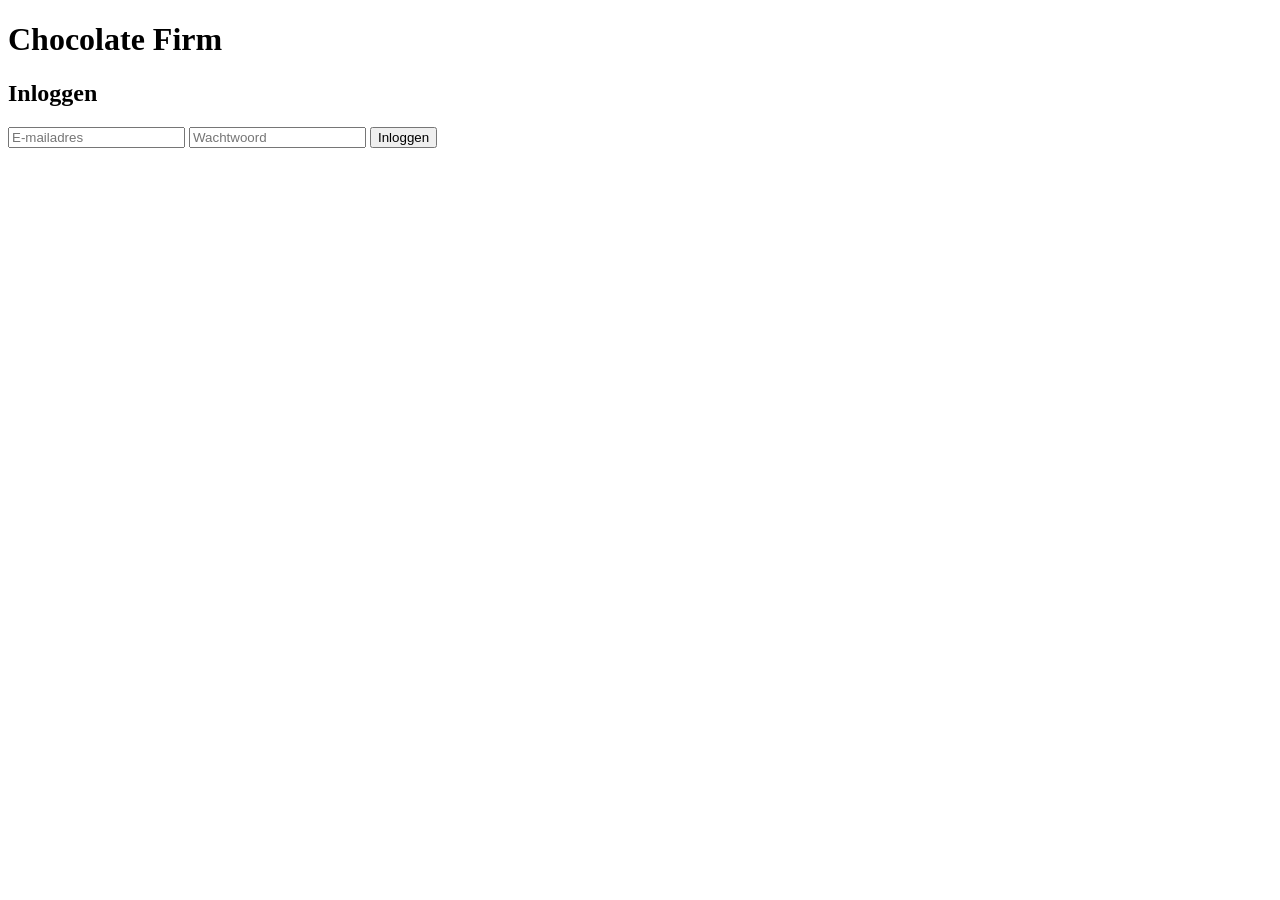
==== index.html @ 509ad7ca "Add frontend pages, styles, and app.js Add initial UI and client-side logic: new HTML pages (index, " ====
<!DOCTYPE html>
<html lang="nl">
<head>
<meta charset="UTF-8">
<meta name="viewport" content="width=device-width, initial-scale=1.0">
<title>Chocolate Firm Login</title>
<link rel="stylesheet" href="css/style.css">
</head>

<body>

<div class="container">

<h1>Chocolate Firm</h1>

<h2>Inloggen</h2>

<input type="email" id="email" placeholder="E-mailadres">

<input type="password" id="password" placeholder="Wachtwoord">

<button onclick="login()">Inloggen</button>

</div>

<script src="js/app.js"></script>

</body>
</html>
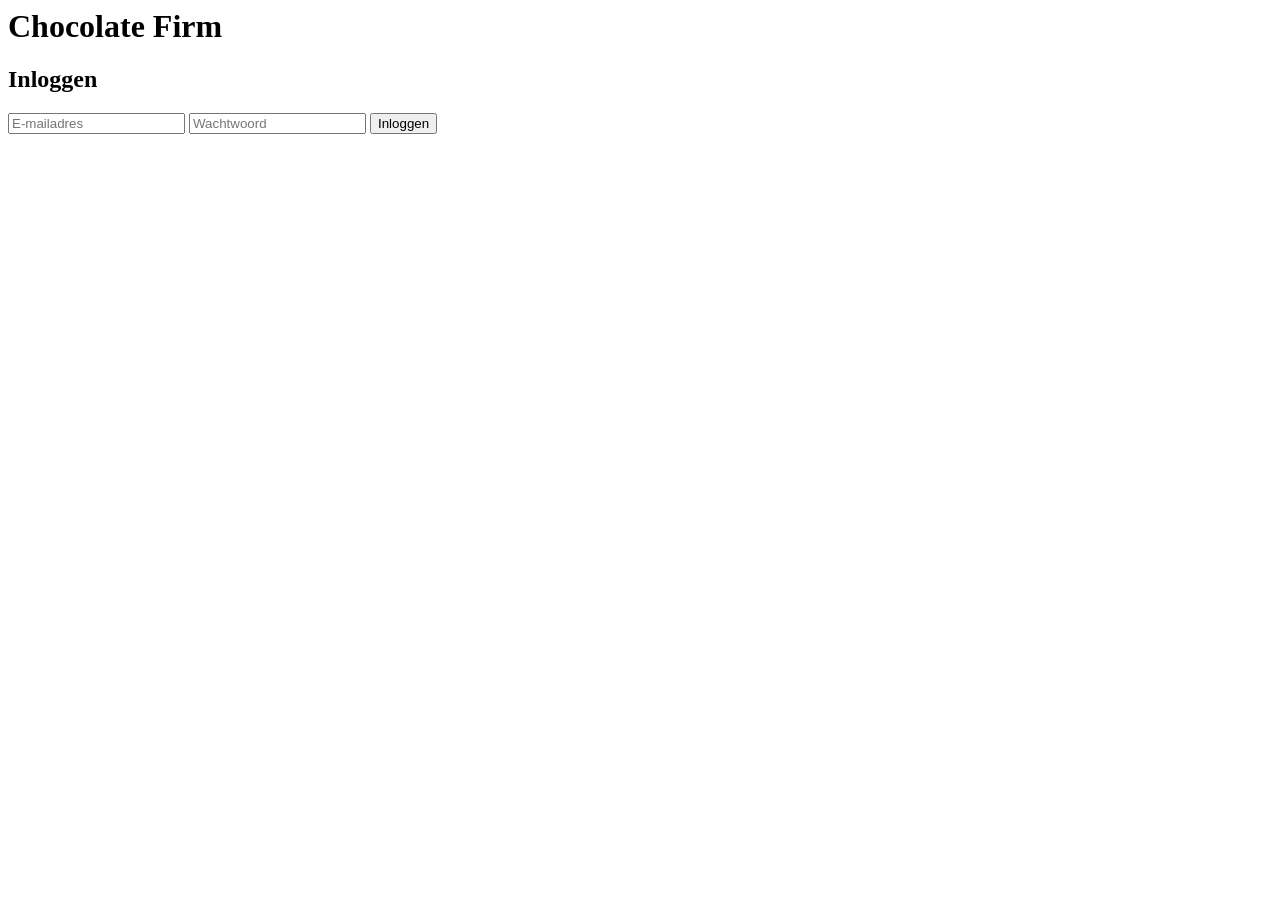
==== commit 7acb7270: "Verbetering Chocolate Firm - js/app.js: Login, Supabase koppeling (producten, klachten, bestellingen" ====
--- a/index.html
+++ b/index.html
@@ -1,3 +1,4 @@
+<script type="module" src="js/app.js"></script>
 <!DOCTYPE html>
 <html lang="nl">
 <head>
@@ -23,7 +24,5 @@
 
 </div>
 
-<script src="js/app.js"></script>
-
 </body>
 </html>
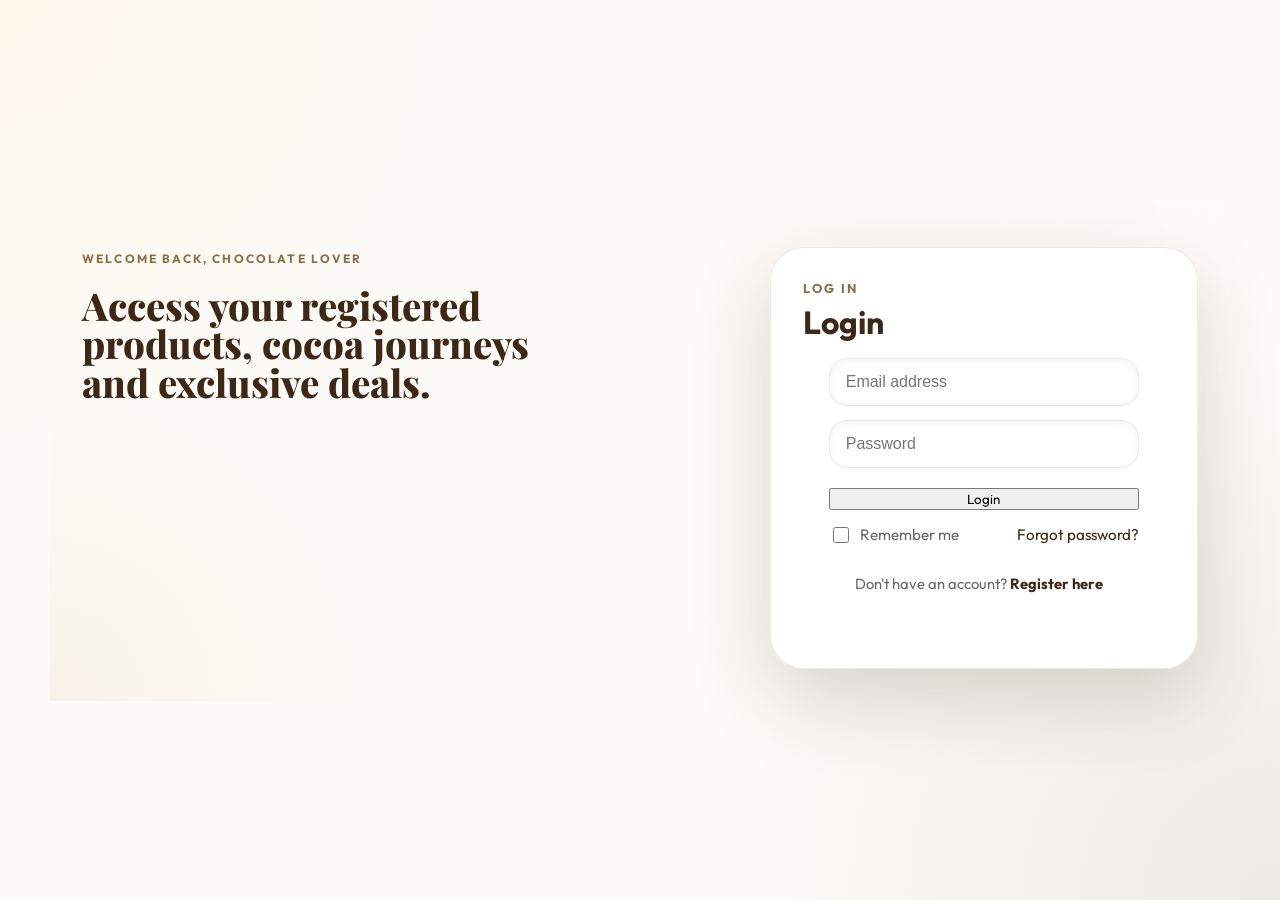
==== commit b4be8f5e: "ui gemaakt en functionaliteit toegevoegd voor het registeren van producten." ====
--- a/index.html
+++ b/index.html
@@ -1,27 +1,39 @@
-<script type="module" src="js/app.js"></script>
 <!DOCTYPE html>
-<html lang="nl">
+<html lang="en">
 <head>
 <meta charset="UTF-8">
 <meta name="viewport" content="width=device-width, initial-scale=1.0">
 <title>Chocolate Firm Login</title>
-<link rel="stylesheet" href="css/style.css">
+<link rel="stylesheet" href="CSS/style.css">
+<script type="module" src="js/app.js" defer></script>
 </head>
 
 <body>
 
 <div class="container">
+  <main class="hero-section">
+    <div class="hero-copy">
+      <span class="hero-eyebrow">Welcome Back, Chocolate Lover</span>
+      <h1 class="hero-title">Access your registered products, cocoa journeys and exclusive deals.</h1>
+    </div>
 
-<h1>Chocolate Firm</h1>
-
-<h2>Inloggen</h2>
-
-<input type="email" id="email" placeholder="E-mailadres">
-
-<input type="password" id="password" placeholder="Wachtwoord">
-
-<button onclick="login()">Inloggen</button>
-
+    <aside class="login-card">
+      <div class="panel-head">
+        <p class="panel-label">Log in</p>
+        <h2>Login</h2>
+      </div>
+      <div class="auth-card">
+        <input type="email" id="email" placeholder="Email address">
+        <input type="password" id="password" placeholder="Password">
+        <button onclick="login()">Login</button>
+        <div class="form-row">
+          <label><input type="checkbox"> Remember me</label>
+          <a href="#">Forgot password?</a>
+        </div>
+        <p class="auth-footer">Don't have an account? <a href="register.html">Register here</a></p>
+      </div>
+    </aside>
+  </main>
 </div>
 
 </body>
--- a/CSS/style.css
+++ b/CSS/style.css
@@ -0,0 +1,1116 @@
+@import url('https://fonts.googleapis.com/css2?family=Playfair+Display:wght@400;700;800&family=Outfit:wght@300;400;500;600;700&display=swap');
+
+:root{
+  --primary: #3D2817;
+  --secondary: #8B6F47;
+  --bg: #FDFBF7;
+  --card-bg: #FFFFFF;
+  --text-primary: #1F1F1F;
+  --text-secondary: #666666;
+  --border: #E8E8E8;
+  --radius: 20px;
+  --radius-sm: 12px;
+  --shadow-sm: 0 2px 8px rgba(0,0,0,0.06);
+  --shadow-md: 0 8px 24px rgba(0,0,0,0.1);
+  --shadow-lg: 0 16px 48px rgba(0,0,0,0.12);
+}
+
+* { box-sizing: border-box; }
+
+html, body { height: 100%; }
+
+body {
+  margin: 0;
+  padding: 0;
+  font-family: 'Outfit', -apple-system, BlinkMacSystemFont, 'Segoe UI', sans-serif;
+  background: var(--bg);
+  color: var(--text-primary);
+  -webkit-font-smoothing: antialiased;
+  -moz-osx-font-smoothing: grayscale;
+}
+
+.container {
+  min-height: 100vh;
+  display: flex;
+  align-items: center;
+  justify-content: center;
+  padding: 40px 16px;
+  background: radial-gradient(circle at top left, rgba(255, 243, 223, 0.45), transparent 28%),
+              radial-gradient(circle at bottom right, rgba(61, 40, 23, 0.08), transparent 35%),
+              var(--bg);
+}
+
+.hero-section {
+  position: relative;
+  display: grid;
+  grid-template-columns: 1.45fr 0.95fr;
+  align-items: start;
+  gap: 34px;
+  width: min(1180px, calc(100% - 32px));
+  padding: 48px 32px 32px;
+}
+
+.hero-section::before {
+  content: '';
+  position: absolute;
+  inset: 0;
+  background: radial-gradient(circle at top right, rgba(255,255,255,0.18), transparent 18%),
+              radial-gradient(circle at bottom left, rgba(206,166,111,0.1), transparent 24%);
+  pointer-events: none;
+}
+
+.hero-copy {
+  position: relative;
+  z-index: 1;
+  max-width: 520px;
+}
+
+.hero-eyebrow {
+  display: inline-flex;
+  align-items: center;
+  gap: 10px;
+  margin-bottom: 20px;
+  letter-spacing: 0.18em;
+  text-transform: uppercase;
+  color: var(--secondary);
+  font-weight: 700;
+  font-size: 0.75rem;
+}
+
+.hero-title {
+  margin: 0 0 24px;
+  font-family: 'Playfair Display', serif;
+  font-size: clamp(2.4rem, 4vw, 3.4rem);
+  line-height: 1.05;
+  color: var(--primary);
+}
+
+.hero-copy p {
+  margin: 0 0 28px;
+  font-size: 1rem;
+  line-height: 1.75;
+  color: rgba(31, 31, 31, 0.86);
+}
+
+.login-card {
+  position: relative;
+  z-index: 2;
+  display: flex;
+  flex-direction: column;
+  gap: 18px;
+  padding: 32px;
+  border-radius: 34px;
+  background: rgba(255, 255, 255, 0.96);
+  border: 1px solid rgba(155, 142, 134, 0.18);
+  box-shadow: 0 30px 80px rgba(61, 40, 23, 0.18);
+}
+
+.panel-head {
+  padding: 0;
+}
+
+.panel-label {
+  margin: 0 0 10px;
+  font-size: 0.8rem;
+  letter-spacing: 0.18em;
+  text-transform: uppercase;
+  color: var(--secondary);
+  font-weight: 700;
+}
+
+.login-card h2 {
+  margin: 0;
+  font-size: 2rem;
+  color: var(--primary);
+}
+
+.btn-secondary,
+.btn-link {
+  display: inline-flex;
+  align-items: center;
+  justify-content: center;
+  padding: 14px 24px;
+  border-radius: 999px;
+  font-weight: 700;
+  text-decoration: none;
+  transition: transform 0.2s ease, box-shadow 0.2s ease;
+}
+
+.btn-secondary {
+  background: linear-gradient(135deg, var(--primary), var(--secondary));
+  color: white;
+  box-shadow: 0 18px 28px rgba(61, 40, 23, 0.18);
+}
+
+.btn-secondary:hover {
+  transform: translateY(-1px);
+}
+
+.btn-link {
+  background: rgba(255, 255, 255, 0.9);
+  color: var(--primary);
+  border: 1px solid rgba(155, 142, 134, 0.3);
+}
+
+.panel-label {
+  margin: 0 0 10px;
+  font-size: 0.8rem;
+  letter-spacing: 0.18em;
+  text-transform: uppercase;
+  color: var(--secondary);
+  font-weight: 700;
+}
+
+.login-card h2 {
+  margin: 0;
+  font-size: 2rem;
+  line-height: 1.05;
+  color: var(--primary);
+}
+
+
+.auth-card {
+  width: 100%;
+  display: flex;
+  flex-direction: column;
+  gap: 14px;
+  padding: 0 26px 28px;
+}
+
+input[type="email"],
+input[type="password"] {
+  width: 100%;
+  display: block;
+  padding: 14px 16px;
+  border-radius: 18px;
+  border: 1px solid var(--border);
+  background: #fff;
+  color: var(--text-primary);
+  font-size: 1rem;
+  outline: none;
+  box-shadow: inset 0 2px 8px rgba(0, 0, 0, 0.05);
+  transition: border-color 0.2s ease, box-shadow 0.2s ease;
+}
+
+input[type="email"]:focus,
+input[type="password"]:focus {
+  border-color: rgba(139, 111, 71, 0.9);
+  box-shadow: 0 0 0 4px rgba(255, 237, 205, 0.6);
+}
+
+.auth-card button {
+  margin-top: 6px;
+}
+
+.form-row {
+  display: flex;
+  justify-content: space-between;
+  align-items: center;
+  gap: 12px;
+  font-size: 0.95rem;
+  color: var(--text-secondary);
+}
+
+.form-row label {
+  display: inline-flex;
+  align-items: center;
+  gap: 8px;
+  cursor: pointer;
+}
+
+.form-row input[type="checkbox"] {
+  width: 16px;
+  height: 16px;
+}
+
+.auth-footer {
+  padding: 0 26px;
+  font-size: 0.92rem;
+  color: var(--text-secondary);
+}
+
+.auth-footer a {
+  color: var(--primary);
+  text-decoration: none;
+  font-weight: 700;
+}
+
+.site-footer {
+  width: min(1180px, calc(100% - 32px));
+  margin: 0 auto 24px;
+  padding: 16px 0 0;
+  display: flex;
+  justify-content: space-between;
+  align-items: center;
+  gap: 16px;
+  color: var(--text-secondary);
+  font-size: 0.9rem;
+}
+
+.footer-nav {
+  display: flex;
+  gap: 18px;
+  flex-wrap: wrap;
+}
+
+.footer-nav a {
+  color: var(--text-secondary);
+  text-decoration: none;
+}
+
+.footer-nav a:hover {
+  color: var(--primary);
+}
+
+@media (max-width: 900px) {
+  .hero-section {
+    grid-template-columns: 1fr;
+    padding-top: 10px;
+    align-items: start;
+  }
+
+  .login-card {
+    transform: translateY(0);
+    margin-top: 24px;
+  }
+
+  .site-header {
+    flex-direction: column;
+    align-items: flex-start;
+    padding-top: 24px;
+  }
+}
+
+@media (max-width: 720px) {
+  .site-header,
+  .hero-section,
+  .site-footer {
+    width: calc(100% - 24px);
+  }
+
+  .hero-eyebrow {
+    font-size: 0.72rem;
+  }
+
+  .hero-title {
+    font-size: 2.5rem;
+  }
+
+  .social-login,
+  .auth-card,
+  .panel-head,
+  .divider,
+  .auth-footer {
+    padding: 0;
+  }
+
+  .social-btn,
+  .btn-secondary,
+  .btn-link {
+    width: 100%;
+  }
+}
+
+
+/* Top Bar */
+.topbar {
+  display: flex;
+  align-items: center;
+  justify-content: flex-start;
+  padding: 8px 16px;
+  height: 72px;
+  background: var(--card-bg);
+  position: sticky;
+  top: 0;
+  z-index: 50;
+  border-bottom: 1px solid var(--border);
+ }
+ 
+ .brand-header {
+   display: flex;
+   align-items: center;
+   gap: 14px;
+ }
+ 
+ .logo-sm {
+   width: 100px;
+   height: 100px;
+   border-radius: 18px;
+   object-fit: cover;
+ }
+
+.btn-icon {
+  background: transparent;
+  border: none;
+  font-size: 1.2rem;
+  cursor: pointer;
+  padding: 6px;
+  border-radius: 8px;
+  transition: background 0.2s ease;
+}
+
+.btn-icon:active {
+  background: rgba(0,0,0,0.05);
+}
+
+/* Main Feed */
+.feed {
+  position: relative;
+  z-index: 1;
+  flex: 1;
+  overflow-y: auto;
+  padding-bottom: 20px;
+}
+
+.spacer {
+  height: 80px;
+}
+
+/* Hero Welcome */
+.hero-welcome {
+  position: relative;
+  min-height: 220px;
+  overflow: visible;
+  margin: 0;
+}
+
+.hero-bg {
+  position: fixed;
+  top: 0;
+  right: 0;
+  min-width: 100%;
+  min-height: 100vh;
+  width: auto;
+  height: auto;
+  object-fit: contain;
+  z-index: -1;
+}
+
+.hero-overlay {
+  position: fixed;
+  top: 0;
+  right: 0;
+  width: 100%;
+  height: 100vh;
+  background: radial-gradient(circle at top right, rgba(0,0,0,0.14), rgba(0,0,0,0.45) 55%);
+  pointer-events: none;
+  z-index: 0;
+}
+
+.hero-content {
+  position: relative;
+  z-index: 2;
+  height: 100%;
+  display: flex;
+  flex-direction: column;
+  justify-content: flex-start;
+  padding: 20px 20px 12px 20px;
+  color: white;
+}
+
+.hero-feature-card {
+  position: relative;
+  z-index: 2;
+  margin: 20px 16px 0;
+  padding: 24px;
+  border-radius: 28px;
+  background: linear-gradient(135deg, rgba(60, 38, 20, 0.95), rgba(47, 29, 18, 0.95));
+  color: #f2d6a2;
+  box-shadow: 0 26px 60px rgba(0,0,0,0.28);
+  display: grid;
+  grid-template-columns: 1.5fr 1fr;
+  gap: 24px;
+  overflow: hidden;
+}
+
+.hero-feature-card::before {
+  content: '';
+  position: absolute;
+  inset: 0;
+  background: linear-gradient(180deg, rgba(0,0,0,0.12), rgba(0,0,0,0.28));
+  pointer-events: none;
+}
+
+.feature-copy,
+.feature-image-wrap {
+  position: relative;
+  z-index: 1;
+}
+
+.feature-copy {
+  display: flex;
+  flex-direction: column;
+  justify-content: center;
+  gap: 16px;
+}
+
+.feature-copy h3 {
+  margin: 0;
+  font-family: 'Playfair Display', serif;
+  font-size: 2rem;
+  font-weight: 800;
+  color: #f8dfae;
+  line-height: 1.05;
+}
+
+.feature-copy p {
+  margin: 0;
+  color: rgba(242,214,170,0.92);
+  font-size: 0.95rem;
+  line-height: 1.7;
+  max-width: 420px;
+}
+
+.feature-pill {
+  align-self: start;
+  display: inline-flex;
+  align-items: center;
+  padding: 8px 16px;
+  border-radius: 999px;
+  background: rgba(255, 230, 180, 0.18);
+  font-size: 0.75rem;
+  letter-spacing: 0.1em;
+  text-transform: uppercase;
+  color: #ffe9b6;
+  font-weight: 700;
+}
+
+.btn-feature {
+  width: fit-content;
+  padding: 14px 24px;
+  border-radius: 999px;
+  border: none;
+  font-weight: 700;
+  letter-spacing: 0.02em;
+}
+
+.feature-image-wrap {
+  display: flex;
+  align-items: center;
+  justify-content: center;
+}
+
+.feature-image-wrap img {
+  width: 100%;
+  height: auto;
+  border-radius: 20px;
+  object-fit: cover;
+  box-shadow: 0 18px 40px rgba(0,0,0,0.36);
+}
+
+@media (max-width: 720px) {
+  .hero-feature-card {
+    grid-template-columns: 1fr;
+  }
+  .feature-image-wrap img {
+    max-height: 220px;
+  }
+}
+
+.hero-sub {
+  margin: 0 0 4px 0;
+  font-size: 0.9rem;
+  font-weight: 500;
+  opacity: 0.9;
+  text-transform: uppercase;
+  letter-spacing: 0.5px;
+}
+
+.hero-title {
+  margin: 0 0 4px 0;
+  font-family: 'Playfair Display', serif;
+  font-size: 2.4rem;
+  font-weight: 800;
+  line-height: 1;
+}
+
+.hero-caption {
+  margin: 0;
+  font-size: 0.95rem;
+  opacity: 0.85;
+}
+
+/* Cards */
+.card {
+  background: var(--card-bg);
+  border-radius: var(--radius);
+  margin: 12px 16px;
+  box-shadow: var(--shadow-sm);
+  border: 1px solid var(--border);
+  overflow: hidden;
+}
+
+/* Status Card (Apple Wallet style) */
+.status-card {
+  background: linear-gradient(135deg, var(--primary) 0%, #5a3e2a 100%);
+  color: white;
+  padding: 20px;
+  border: none;
+  box-shadow: var(--shadow-md);
+  margin: 16px 16px 0;
+}
+
+.status-content {
+  display: flex;
+  justify-content: space-between;
+  align-items: center;
+}
+
+.status-main {
+  flex: 1;
+}
+
+.status-label {
+  margin: 0 0 4px 0;
+  font-size: 0.75rem;
+  font-weight: 600;
+  text-transform: uppercase;
+  opacity: 0.8;
+  letter-spacing: 0.5px;
+}
+
+.status-value {
+  margin: 0 0 8px 0;
+  font-size: 1.8rem;
+  font-weight: 700;
+  font-family: 'Playfair Display', serif;
+}
+
+.status-detail {
+  margin: 0;
+  font-size: 0.9rem;
+  opacity: 0.85;
+}
+
+.btn-status {
+  background: rgba(255,255,255,0.2);
+  border: 1px solid rgba(255,255,255,0.3);
+  color: white;
+  padding: 8px 16px;
+  border-radius: 8px;
+  font-weight: 600;
+  font-size: 0.85rem;
+  cursor: pointer;
+  transition: all 0.2s ease;
+}
+
+.btn-status:active {
+  background: rgba(255,255,255,0.3);
+}
+
+/* Hero Product Card */
+.product-hero {
+  margin: 20px 16px;
+  padding: 0;
+  display: flex;
+  flex-direction: column;
+  overflow: hidden;
+  box-shadow: var(--shadow-md);
+}
+
+.product-hero-image {
+  width: 100%;
+  height: 220px;
+  overflow: hidden;
+}
+
+.product-hero-image img {
+  width: 100%;
+  height: 100%;
+  object-fit: cover;
+}
+
+.product-hero-info {
+  padding: 20px;
+  display: flex;
+  justify-content: space-between;
+  align-items: flex-start;
+  gap: 12px;
+}
+
+.product-hero-body {
+  flex: 1;
+}
+
+.product-origin {
+  margin: 0 0 4px 0;
+  font-size: 0.8rem;
+  color: var(--secondary);
+  font-weight: 600;
+  text-transform: uppercase;
+  letter-spacing: 0.3px;
+}
+
+.product-hero-name {
+  margin: 0 0 6px 0;
+  font-family: 'Playfair Display', serif;
+  font-size: 1.3rem;
+  font-weight: 700;
+  color: var(--primary);
+}
+
+.product-hero-desc {
+  margin: 0 0 12px 0;
+  font-size: 0.9rem;
+  color: var(--text-secondary);
+}
+
+.product-hero-badges {
+  display: flex;
+  gap: 8px;
+  flex-wrap: wrap;
+}
+
+.badge-pill {
+  display: inline-block;
+  background: #F0EBE8;
+  color: var(--primary);
+  padding: 6px 12px;
+  border-radius: 20px;
+  font-size: 0.75rem;
+  font-weight: 600;
+}
+
+.btn-bookmark {
+  background: transparent;
+  border: none;
+  font-size: 1.4rem;
+  cursor: pointer;
+  padding: 4px;
+}
+
+.product-hero-footer {
+  padding: 0 20px 20px 20px;
+  display: flex;
+  justify-content: space-between;
+  align-items: center;
+  border-top: 1px solid var(--border);
+  margin-top: 12px;
+  padding-top: 12px;
+}
+
+.expiry-date {
+  color: var(--text-secondary);
+  font-size: 0.85rem;
+}
+
+.btn-view-full {
+  background: transparent;
+  border: none;
+  color: var(--primary);
+  font-weight: 600;
+  cursor: pointer;
+  font-size: 0.9rem;
+}
+
+/* Section Divider */
+.section-divider {
+  padding: 24px 20px 12px 20px;
+  margin: 0 16px;
+}
+
+.section-divider h2 {
+  margin: 0;
+  font-family: 'Playfair Display', serif;
+  font-size: 1.3rem;
+  font-weight: 700;
+  color: var(--primary);
+}
+
+/* Product Grid */
+.product-grid {
+  display: flex;
+  gap: 16px;
+  padding: 0 16px 22px 16px;
+  margin-bottom: 10px;
+  overflow-x: auto;
+  scroll-snap-type: x mandatory;
+  -webkit-overflow-scrolling: touch;
+}
+
+.product-grid::-webkit-scrollbar {
+  height: 10px;
+}
+
+.product-grid::-webkit-scrollbar-track {
+  background: transparent;
+}
+
+.product-grid::-webkit-scrollbar-thumb {
+  background: rgba(61, 40, 23, 0.22);
+  border-radius: 999px;
+}
+
+.product-card {
+  min-width: 180px;
+  max-width: 200px;
+  flex: 0 0 auto;
+  display: flex;
+  flex-direction: column;
+  align-items: center;
+  text-align: center;
+  justify-content: space-between;
+  padding: 18px 14px 18px;
+  overflow: hidden;
+  cursor: pointer;
+  transition: transform 0.2s ease, box-shadow 0.2s ease;
+  scroll-snap-align: start;
+  border-radius: 28px;
+  border: 1px solid rgba(0,0,0,0.06);
+  background: rgba(255,255,255,0.98);
+  box-shadow: 0 20px 36px rgba(0,0,0,0.10);
+}
+
+.product-card:active {
+  transform: scale(0.98);
+}
+
+.product-card-img {
+  width: 100px;
+  height: 100px;
+  object-fit: cover;
+  border-radius: 50%;
+  margin-bottom: 16px;
+  box-shadow: 0 12px 28px rgba(0,0,0,0.14);
+}
+
+.product-card-badge {
+  position: absolute;
+  top: 8px;
+  right: 8px;
+  background: var(--primary);
+  color: white;
+  padding: 4px 10px;
+  border-radius: 6px;
+  font-size: 0.7rem;
+  font-weight: 600;
+  text-transform: uppercase;
+}
+
+.product-card {
+  position: relative;
+}
+
+.product-card-name {
+  margin: 0 0 8px;
+  font-family: 'Playfair Display', serif;
+  font-size: 1rem;
+  font-weight: 700;
+  color: var(--primary);
+  line-height: 1.2;
+}
+
+.product-card-origin {
+  margin: 0 0 8px;
+  font-size: 0.78rem;
+  color: var(--text-secondary);
+  line-height: 1.4;
+  max-width: 170px;
+  word-break: break-word;
+}
+
+.product-card-expiry {
+  margin: 0;
+  font-size: 0.75rem;
+  color: var(--secondary);
+  font-weight: 600;
+}
+
+.product-card-action {
+  display: none;
+}
+
+/* Quick Actions */
+.quick-actions {
+  display: grid;
+  grid-template-columns: repeat(3, 1fr);
+  gap: 12px;
+  padding: 0 16px 20px 16px;
+}
+
+.action-tile {
+  background: var(--card-bg);
+  border: 1px solid var(--border);
+  border-radius: var(--radius-sm);
+  padding: 16px 12px;
+  display: flex;
+  flex-direction: column;
+  align-items: center;
+  gap: 8px;
+  cursor: pointer;
+  transition: all 0.2s ease;
+  font-family: inherit;
+}
+
+.action-tile:active {
+  background: #F8F7F6;
+}
+
+.action-icon {
+  width: 72px;
+  height: 72px;
+}
+
+.action-label {
+  font-size: 0.8rem;
+  font-weight: 600;
+  color: var(--text-primary);
+  text-align: center;
+}
+
+.action-arrow {
+  color: var(--text-secondary);
+  font-size: 1.2rem;
+}
+
+/* CTA Section */
+.cta-section {
+  padding: 8px 16px 20px 16px;
+}
+
+.btn-primary {
+  width: 100%;
+  background: linear-gradient(135deg, var(--primary) 0%, #5a3e2a 100%);
+  color: white;
+  border: none;
+  padding: 16px;
+  border-radius: var(--radius-sm);
+  font-family: 'Outfit', sans-serif;
+  font-weight: 700;
+  font-size: 1rem;
+  cursor: pointer;
+  display: flex;
+  align-items: center;
+  justify-content: center;
+  gap: 10px;
+  box-shadow: var(--shadow-md);
+  transition: transform 0.2s ease;
+}
+
+.btn-primary:active {
+  transform: scale(0.98);
+}
+
+.btn-lg {
+  padding: 18px;
+}
+
+.plus-icon {
+  font-size: 1.2rem;
+  font-weight: 300;
+}
+
+/* Discovery Banner */
+.discovery-banner {
+  position: relative;
+  height: 200px;
+  margin: 12px 16px 20px 16px;
+  overflow: hidden;
+}
+
+.discovery-bg {
+  position: absolute;
+  top: 0;
+  left: 0;
+  width: 100%;
+  height: 100%;
+  object-fit: cover;
+}
+
+.discovery-overlay {
+  position: absolute;
+  top: 0;
+  left: 0;
+  width: 100%;
+  height: 100%;
+  background: linear-gradient(180deg, rgba(0,0,0,0.2) 0%, rgba(0,0,0,0.5) 100%);
+}
+
+.discovery-content {
+  position: relative;
+  z-index: 2;
+  height: 100%;
+  display: flex;
+  flex-direction: column;
+  justify-content: flex-end;
+  padding: 20px;
+  color: white;
+}
+
+.discovery-label {
+  margin: 0 0 4px 0;
+  font-size: 0.7rem;
+  font-weight: 700;
+  text-transform: uppercase;
+  letter-spacing: 0.5px;
+  opacity: 0.8;
+}
+
+.discovery-title {
+  margin: 0 0 4px 0;
+  font-family: 'Playfair Display', serif;
+  font-size: 1.5rem;
+  font-weight: 700;
+}
+
+.discovery-subtitle {
+  margin: 0 0 12px 0;
+  font-size: 0.9rem;
+  opacity: 0.85;
+}
+
+.btn-secondary {
+  align-self: flex-start;
+  background: rgba(255,255,255,0.2);
+  border: 1px solid rgba(255,255,255,0.3);
+  color: white;
+  padding: 8px 14px;
+  border-radius: 6px;
+  font-weight: 600;
+  font-size: 0.85rem;
+  cursor: pointer;
+  transition: all 0.2s ease;
+}
+
+.btn-secondary:active {
+  background: rgba(255,255,255,0.3);
+}
+
+/* Bottom Navigation */
+.bottom-nav {
+  position: fixed;
+  left: 0;
+  right: 0;
+  bottom: 0;
+  z-index: 100;
+  background: var(--card-bg);
+  border-top: 1px solid var(--border);
+  display: flex;
+  justify-content: space-around;
+  padding: 8px 0;
+  max-width: 100%;
+}
+
+.nav-item {
+  flex: 1;
+  display: flex;
+  flex-direction: column;
+  align-items: center;
+  justify-content: center;
+  gap: 4px;
+  padding: 8px 0;
+  text-decoration: none;
+  color: #999;
+  font-size: 0.7rem;
+  font-weight: 500;
+  transition: color 0.2s ease;
+  -webkit-user-select: none;
+  user-select: none;
+}
+
+.nav-item.active {
+  color: var(--primary);
+}
+
+.nav-icon {
+  font-size: 1.4rem;
+  display: block;
+}
+
+.nav-label {
+  display: block;
+  font-size: 0.7rem;
+}
+
+/* Responsive */
+@media (min-width: 480px) {
+  .product-grid {
+    padding-left: 20px;
+    padding-right: 20px;
+  }
+  
+  .section-divider {
+    padding: 28px 20px 12px;
+  }
+}
+
+@media (min-width: 768px) {
+  .feed {
+    max-width: 600px;
+    margin: 0 auto;
+  }
+}
+
+/* Typography Utilities */
+h1, h2, h3, h4, h5, h6 {
+  font-weight: 700;
+  color: var(--primary);
+}
+
+button {
+  font-family: inherit;
+}
+
+a {
+  color: var(--primary);
+  text-decoration: none;
+}
+
+.bottom-nav{position:fixed;left:0;right:0;bottom:0;z-index:40;background:var(--card);border-top-left-radius:18px;border-top-right-radius:18px;padding:10px 16px;box-shadow:0 -6px 18px rgba(0,0,0,0.06);display:flex;justify-content:space-between;gap:6px;max-width:420px;margin:0 auto}
+.bottom-nav a{flex:1;text-align:center;text-decoration:none;color:#9b8e86;font-size:12px;padding:6px 0;display:flex;flex-direction:column;align-items:center}
+.bottom-nav a.active{color:var(--accent)}
+.nav-ic{font-size:18px}
+
+@media (min-width:700px){.app-shell{max-width:900px}.welcome-hero img{width:160px;height:110px}}
+
+
+.product-card-row {
+  display: flex;
+  flex-direction: column;
+  gap: 10px;
+}
+
+.bottom-nav {
+  position: fixed;
+  left: 0;
+  right: 0;
+  bottom: 0;
+  z-index: 20;
+  background: #fff;
+  border-top: 1px solid #e8d5a3;
+  display: flex;
+  justify-content: space-around;
+  align-items: center;
+  padding: 10px 0;
+}
+
+.bottom-nav a {
+  color: #5a3e1b;
+  text-decoration: none;
+  font-size: 0.85rem;
+  display: flex;
+  flex-direction: column;
+  align-items: center;
+  gap: 2px;
+}
+
+.bottom-nav a.active {
+  color: #c9a84c;
+}
+
+.bottom-nav a span:first-child {
+  font-size: 1.25rem;
+}
+
+.bottom-nav a .nav-icon {
+  width: 44px;
+  height: 44px;
+}
+
+@media (max-width: 600px) {
+  .page-header,
+  .section-heading {
+    flex-direction: column;
+    align-items: flex-start;
+  }
+}
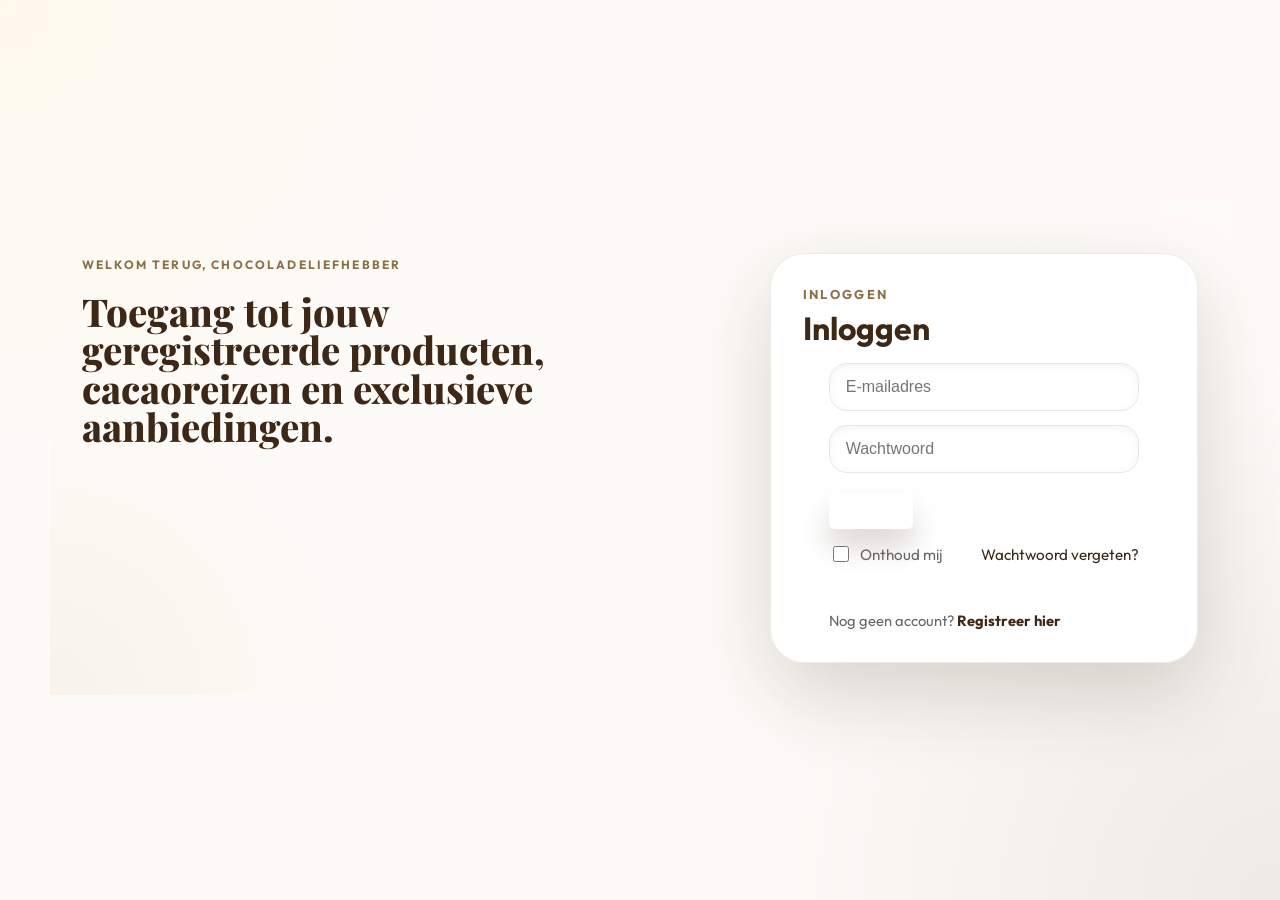
==== commit 4f44a841: "Functies werkend maken" ====
--- a/index.html
+++ b/index.html
@@ -1,40 +1,42 @@
 <!DOCTYPE html>
-<html lang="en">
+<html lang="nl">
 <head>
 <meta charset="UTF-8">
 <meta name="viewport" content="width=device-width, initial-scale=1.0">
-<title>Chocolate Firm Login</title>
+<title>Vellin – Inloggen</title>
 <link rel="stylesheet" href="CSS/style.css">
 <script type="module" src="js/app.js" defer></script>
 </head>
 
 <body>
-
 <div class="container">
   <main class="hero-section">
     <div class="hero-copy">
-      <span class="hero-eyebrow">Welcome Back, Chocolate Lover</span>
-      <h1 class="hero-title">Access your registered products, cocoa journeys and exclusive deals.</h1>
+      <span class="hero-eyebrow">Welkom terug, Chocoladeliefhebber</span>
+      <h1 class="hero-title">Toegang tot jouw geregistreerde producten, cacaoreizen en exclusieve aanbiedingen.</h1>
     </div>
 
     <aside class="login-card">
       <div class="panel-head">
-        <p class="panel-label">Log in</p>
-        <h2>Login</h2>
+        <p class="panel-label">Inloggen</p>
+        <h2>Inloggen</h2>
       </div>
       <div class="auth-card">
-        <input type="email" id="email" placeholder="Email address">
-        <input type="password" id="password" placeholder="Password">
-        <button onclick="login()">Login</button>
+        <div id="foutmelding" style="display:none;background:#fff0f0;color:#c0392b;padding:12px 16px;border-radius:12px;font-size:0.9rem;margin-bottom:4px;"></div>
+        <input type="email" id="email" placeholder="E-mailadres" autocomplete="email">
+        <input type="password" id="password" placeholder="Wachtwoord" autocomplete="current-password"
+               onkeydown="if(event.key==='Enter') inloggen()">
+        <button onclick="inloggen()" class="btn-secondary">Inloggen</button>
         <div class="form-row">
-          <label><input type="checkbox"> Remember me</label>
-          <a href="#">Forgot password?</a>
+          <label><input type="checkbox"> Onthoud mij</label>
+          <a href="#">Wachtwoord vergeten?</a>
         </div>
-        <p class="auth-footer">Don't have an account? <a href="register.html">Register here</a></p>
+      </div>
+      <div class="auth-footer">
+        Nog geen account? <a href="register.html">Registreer hier</a>
       </div>
     </aside>
   </main>
 </div>
-
 </body>
 </html>
